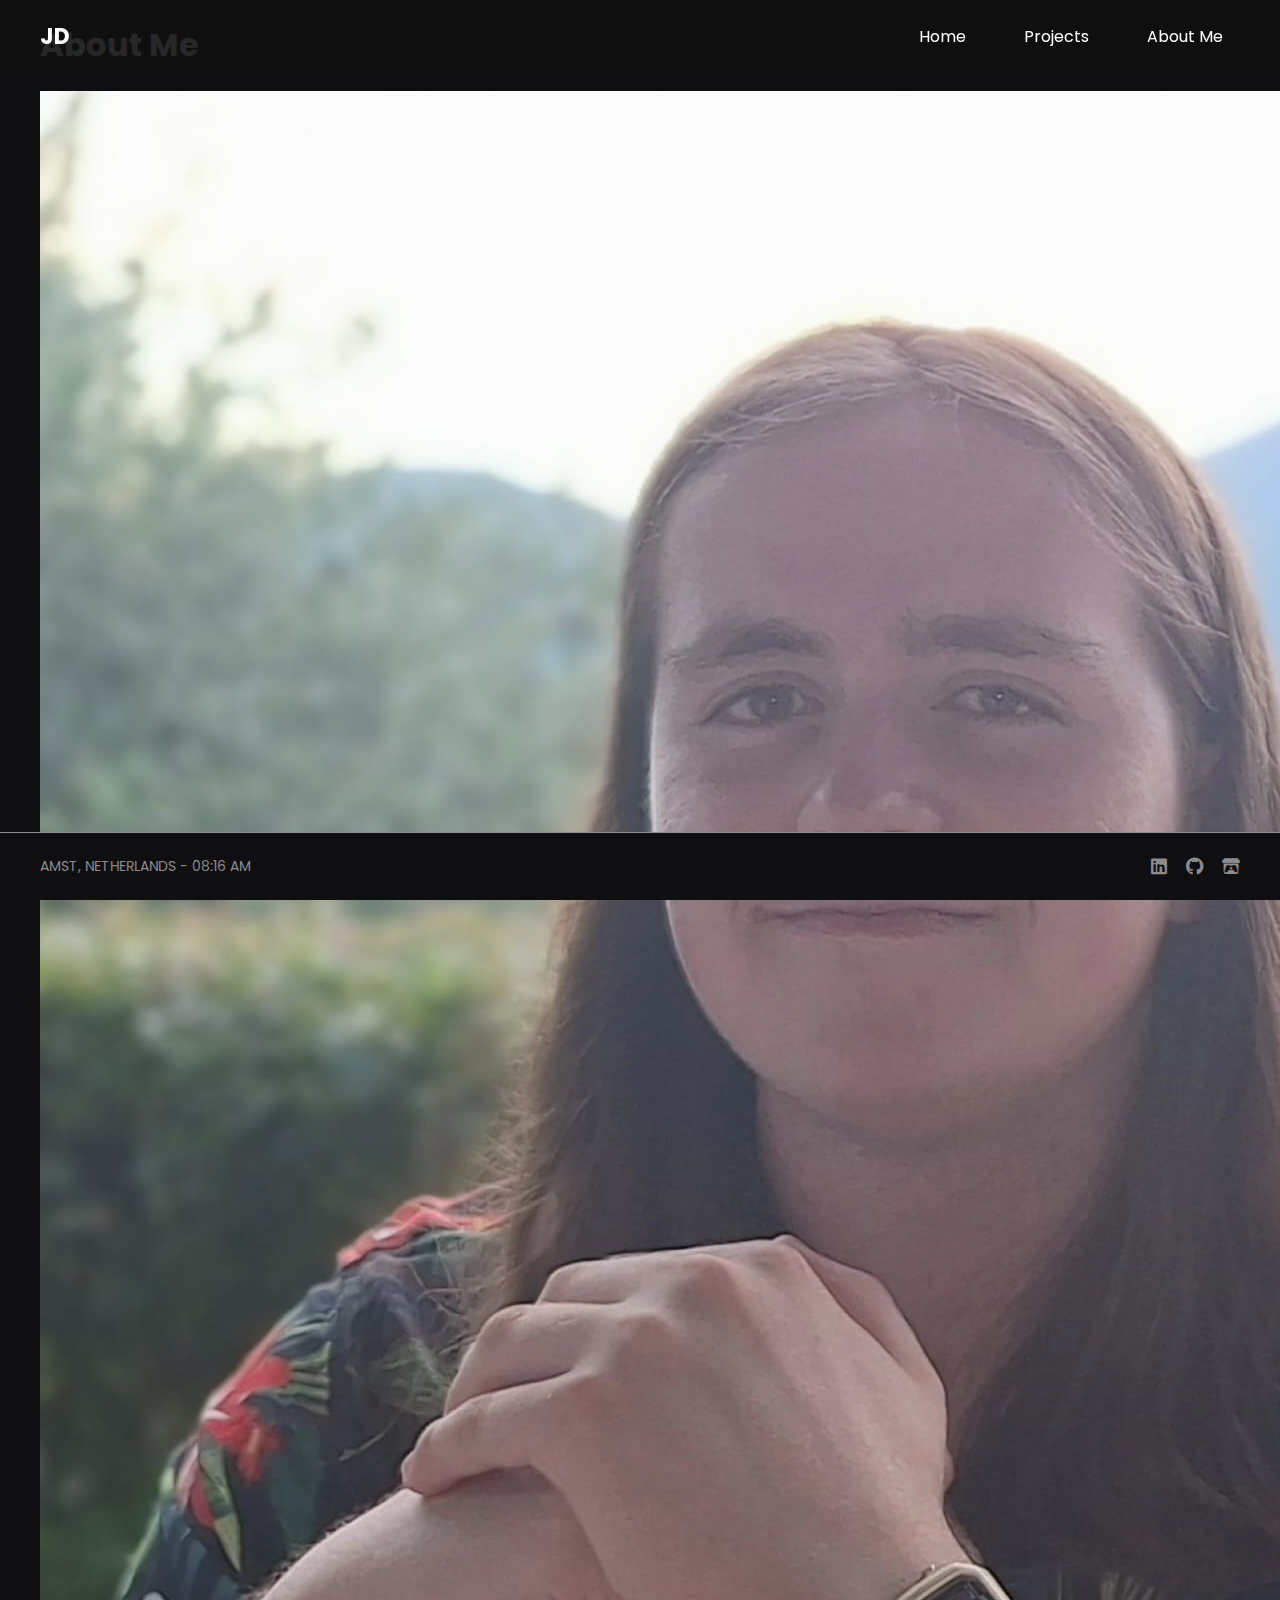
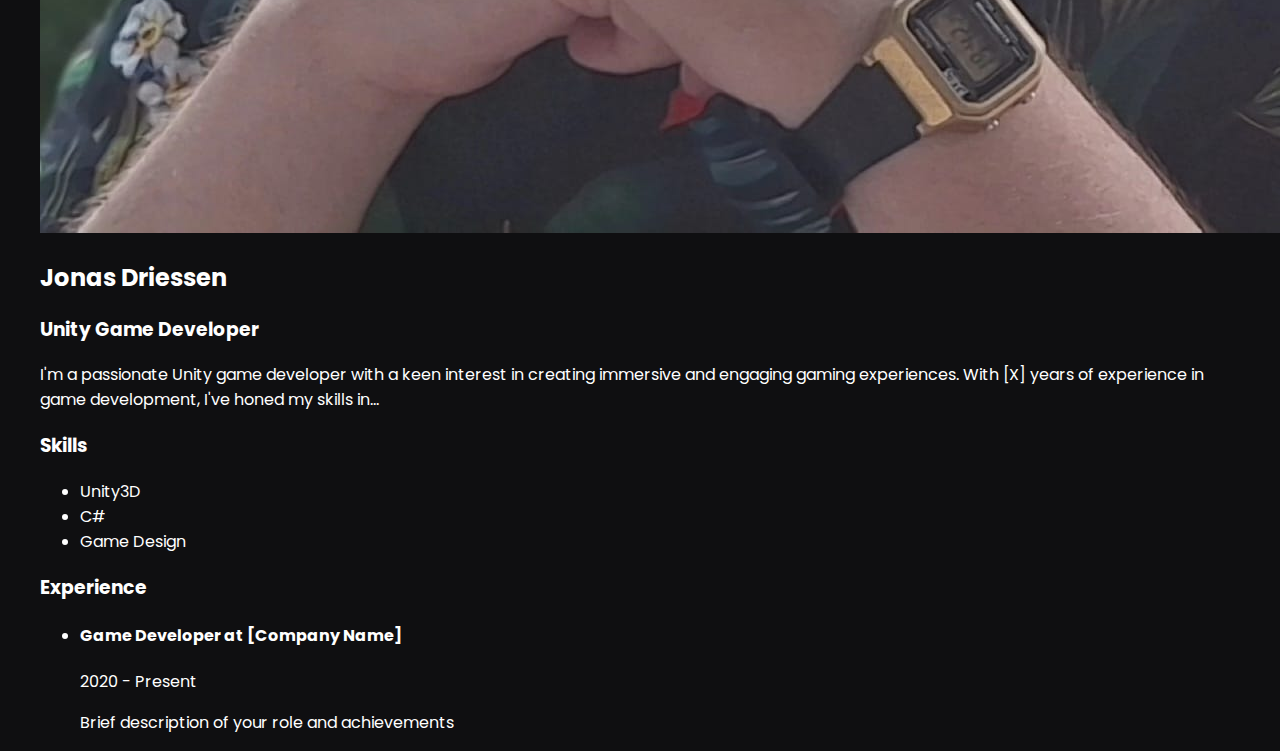
==== About-me.html @ ae062a9f "more work on small things" ====
<!DOCTYPE html>
<html lang="en">
<head>
    <meta charset="UTF-8">
    <meta name="viewport" content="width=device-width, initial-scale=1.0">
    <title>About Me</title>
    <link rel="icon" type="image/x-icon" href="img/JDiconSmall.png">
    <link href="https://fonts.googleapis.com/css2?family=Poppins:wght@300;400;600;700&display=swap" rel="stylesheet">
    <link rel="stylesheet" href="https://cdnjs.cloudflare.com/ajax/libs/font-awesome/6.0.0-beta3/css/all.min.css">
    <link rel="stylesheet" href="style.css">
    <link rel="stylesheet" href="about-me.css">
</head>
<body>
    <header>
        <nav class="container">
            <div class="logo">JD</div>
            <div class="nav-links">
                <a href="index.html#home">Home</a>
                <a href="index.html#projects">Projects</a>
                <a href="#about-me">About Me</a>
            </div>
        </nav>
    </header>

    <main id="about-me" class="about-me-section">
        <div class="container">
            <h1>About Me</h1>
            <div class="about-me-content">
                <div class="profile-image">
                    <!-- Replace with your actual image path -->
                    <img src="img/JonasFoto.jpeg" alt="Jonas Driessen">
                </div>
                <div class="about-me-text">
                    <h2>Jonas Driessen</h2>
                    <h3>Unity Game Developer</h3>
                    <p>
                        <!-- Add your personal description here -->
                        I'm a passionate Unity game developer with a keen interest in creating immersive and engaging gaming experiences. With [X] years of experience in game development, I've honed my skills in...
                    </p>
                    <h3>Skills</h3>
                    <ul class="skills-list">
                        <li>Unity3D</li>
                        <li>C#</li>
                        <li>Game Design</li>
                        <!-- Add more skills as needed -->
                    </ul>
                    <h3>Experience</h3>
                    <ul class="experience-list">
                        <li>
                            <h4>Game Developer at [Company Name]</h4>
                            <p>2020 - Present</p>
                            <p>Brief description of your role and achievements</p>
                        </li>
                        <!-- Add more experience items as needed -->
                    </ul>
                </div>
            </div>
        </div>
    </main>

    <footer>
        <div class="container">
            <div class="location">
                AMST, NETHERLANDS - <span id="current-time"></span>
            </div>
            <div class="social-links">
                <a href="https://www.linkedin.com/in/jonas-driessen-457907294/" target="_blank" class="social-icon"><i class="fab fa-linkedin"></i></a>
                <a href="https://github.com/JonasDriessen0" target="_blank" class="social-icon"><i class="fab fa-github"></i></a>
                <a href="https://joons.itch.io/" target="_blank" class="social-icon"><i class="fab fa-itch-io"></i></a>
            </div>
        </div>
    </footer>

    <script src="script.js"></script>
</body>
</html>
---- style.css ----
/* General Styles */
body {
    font-family: 'Poppins', sans-serif;
    margin: 0;
    padding: 0;
    background-color: #0f0f11;
    color: #fff;
}

.container {
    max-width: 1200px;
    margin: 0 auto;
    padding: 0 20px;
}

/* Header */
header {
    padding: 20px 0;
    position: fixed;
    width: 100%;
    top: 0;
    z-index: 1000;
    background-color: rgba(15, 15, 17, 0.9);
}

nav {
    display: flex;
    justify-content: space-between;
    align-items: center;
}

.logo {
    font-size: 22px;
    font-weight: bold;
    color: #fff;
}

.nav-links a {
    margin-left: 20px;
    text-decoration: none;
    color: #fff;
    transition: all 0.3s ease;
    padding: 8px 16px;
    border-radius: 20px;
    border: 1px solid transparent;
}

.nav-links a:hover {
    color: #8c8c8e;
    border-color: #8c8c8e;
    background-color: rgba(140, 140, 142, 0.1);
}

.hero {
    min-height: 100vh;
    display: flex;
    align-items: center;
    justify-content: center;
    text-align: center;
    position: relative;
    overflow: hidden;
    padding: 0px 0;
}

.hero-content {
    position: relative;
    z-index: 2;
    display: flex;
    flex-direction: column;
    align-items: center;
    justify-content: center;
    height: 100%;
}

.hero-background {
    position: absolute;
    top: 0;
    rotate: 45deg;
    left: 0;
    width: 100%;
    height: 100%;
    background-color: #0f0f11;
    background-image: radial-gradient(circle, rgba(255, 255, 255, 0.2) 10%, transparent 10%);
    background-size: 10px 20px;
    animation: moveBackground 10s linear infinite;
}

@keyframes moveBackground {
    0% {
        background-position: 0 0;
    }
    100% {
        background-position: 200px 00px;
    }
}

.hero-content h1 {
    font-size: 64px;
    margin-bottom: 0px;
    font-weight: 800;
    letter-spacing: 2px;
}

.hero-content .subtitle {
    font-size: 32px;
    max-width: 800px;
    font-weight: 500;
    margin: 0 auto 40px;
    letter-spacing: 1px;
    color: #8c8c8e;
}

/* CTA Button */
.cta-button {
    display: inline-block;
    padding: 12px 24px;
    background-color: #0f0f11;
    color: #fff;
    text-decoration: none;
    font-weight: 600;
    transition: all 0.3s ease;
    border-radius: 30px;
    border: 1px solid #8c8c8e;
}

.cta-button:hover {
    background-color: #8c8c8e;
    color: #0f0f11;
    transform: translateY(-3px);
}

/* Projects Section */
.projects-header {
    display: flex;
    align-items: center;
    justify-content: space-between;
    margin-bottom: 50px;
    position: relative;
    width: 100%;
    background: #0f0f11;
    border: 2px solid #8c8c8e;
    
    border-radius: 20px;
    padding: 10px 20px;
  }
  
  .projects-header h2 {
    margin: 0;
    padding: 0;
    font-size: 36px;
    color: #fff;
    text-align: center;
    justify-content: center;
    flex-grow: 1;
}
  
  .header-icon {
    width: 40px;
    height: 40px;
    display: flex;
    align-items: center;
    justify-content: center;
    border-radius: 50%;
  }
  
  .header-icon svg {
    width: 40px;
    height: 40px;
    color: #8c8c8e;
  }

/* Responsive adjustments */
@media (max-width: 768px) {
    .projects-header h2 {
        font-size: 28px;
        padding: 10px 20px;
    }

    .projects-header::after {
        width: 240px;
    }

    .header-icon {
        width: 32px;
        height: 32px;
        margin: 0 10px;
    }

    .header-icon svg {
        width: 18px;
        height: 18px;
    }
}

.projects {
    position: relative; /* Set relative position for the section */
    padding: 100px 0;
    background-color: #0f0f11;
    border-top: 1px solid #8c8c8e;
    overflow: hidden; /* Prevent overflow from animated circles */
}

.projects h2:not(.projects-header h2) {
    text-align: center;
    margin-bottom: 50px;
    font-size: 36px;
    color: #fff;
}

.project-grid {
    display: grid;
    grid-template-columns: repeat(3, 1fr);
    gap: 30px;
    max-width: 1200px;
    margin: 0 auto;
    padding: 0 20px;
}

.project-card {
    background: #1a1a1d;
    border-radius: 15px;
    overflow: hidden;
    box-shadow: 0 4px 6px rgba(0, 0, 0, 0.1);
    transition: transform 0.3s ease, box-shadow 0.3s ease;
    border: 1px solid #8c8c8e;
    display: flex;
    flex-direction: column;
    text-decoration: none; /* Remove default link underline */
    color: inherit; /* Inherit text color from parent */
}


.project-card:hover {
    transform: translateY(-10px);
    box-shadow: 0 8px 16px rgba(0, 0, 0, 0.2);
}

.project-card img {
    width: 100%;
    height: 200px;
    object-fit: cover;
    transition: transform 0.3s ease; /* Smooth transition for image */
}

.project-card:hover img {
    transform: scale(1.05);
}

.project-card-content {
    padding: 20px;
    flex-grow: 1;
    display: flex;
    flex-direction: column;
}

.project-card h3 {
    margin-top: 0;
    font-size: 24px;
    color: #fff;
}

.project-card p {
    margin-bottom: 10px;
    color: #8c8c8e;
    flex-grow: 1;
}


.project-tags {
    margin-top: auto;
}

.tag {
    display: inline-block;
    background: #8c8c8e;
    color: #0f0f11;
    padding: 5px 10px;
    border-radius: 15px;
    font-size: 14px;
    margin-right: 5px;
    margin-bottom: 5px;
    transition: background-color 0.3s ease;
}

.tag:hover {
    background: #fff;
}

/* Footer */
footer {
    background-color: #0f0f11;
    padding: 20px 0;
    position: fixed;
    bottom: 0;
    width: 100%;
    border-top: 1px solid #8c8c8e;
}

footer .container {
    display: flex;
    justify-content: space-between;
    align-items: center;
}

.location {
    font-size: 14px;
    color: #8c8c8e;
}

.social-links a {
    color: #8c8c8e;
    margin-left: 15px;
    font-size: 18px;
    transition: color 0.3s ease;
}

.social-links a:hover {
    color: #fff;
}

/* Responsive Design */
@media (max-width: 1024px) {
    .project-grid {
        grid-template-columns: repeat(2, 1fr);
    }
}

@media (max-width: 768px) {
    header {
        padding: 15px 0;
    }

    .nav-links a {
        margin-left: 10px;
        padding: 6px 12px;
        font-size: 14px;
    }

    .hero-content h1 {
        font-size: 36px;
    }

    .hero-content .subtitle {
        font-size: 24px;
    }

    .cta-button {
        padding: 10px 20px;
        font-size: 14px;
    }

    .projects h2 {
        font-size: 28px;
    }

    .project-card h3 {
        font-size: 20px;
    }

    .project-card p {
        font-size: 14px;
    }

    footer .container {
        flex-direction: column;
        align-items: center;
    }

    .location {
        margin-bottom: 10px;
    }
}

@media (max-width: 480px) {
    .hero-content h1 {
        font-size: 28px;
    }

    .hero-content .subtitle {
        font-size: 18px;
    }

    .project-grid {
        grid-template-columns: 1fr;
    }

    .project-card img {
        height: 180px;
    }
}
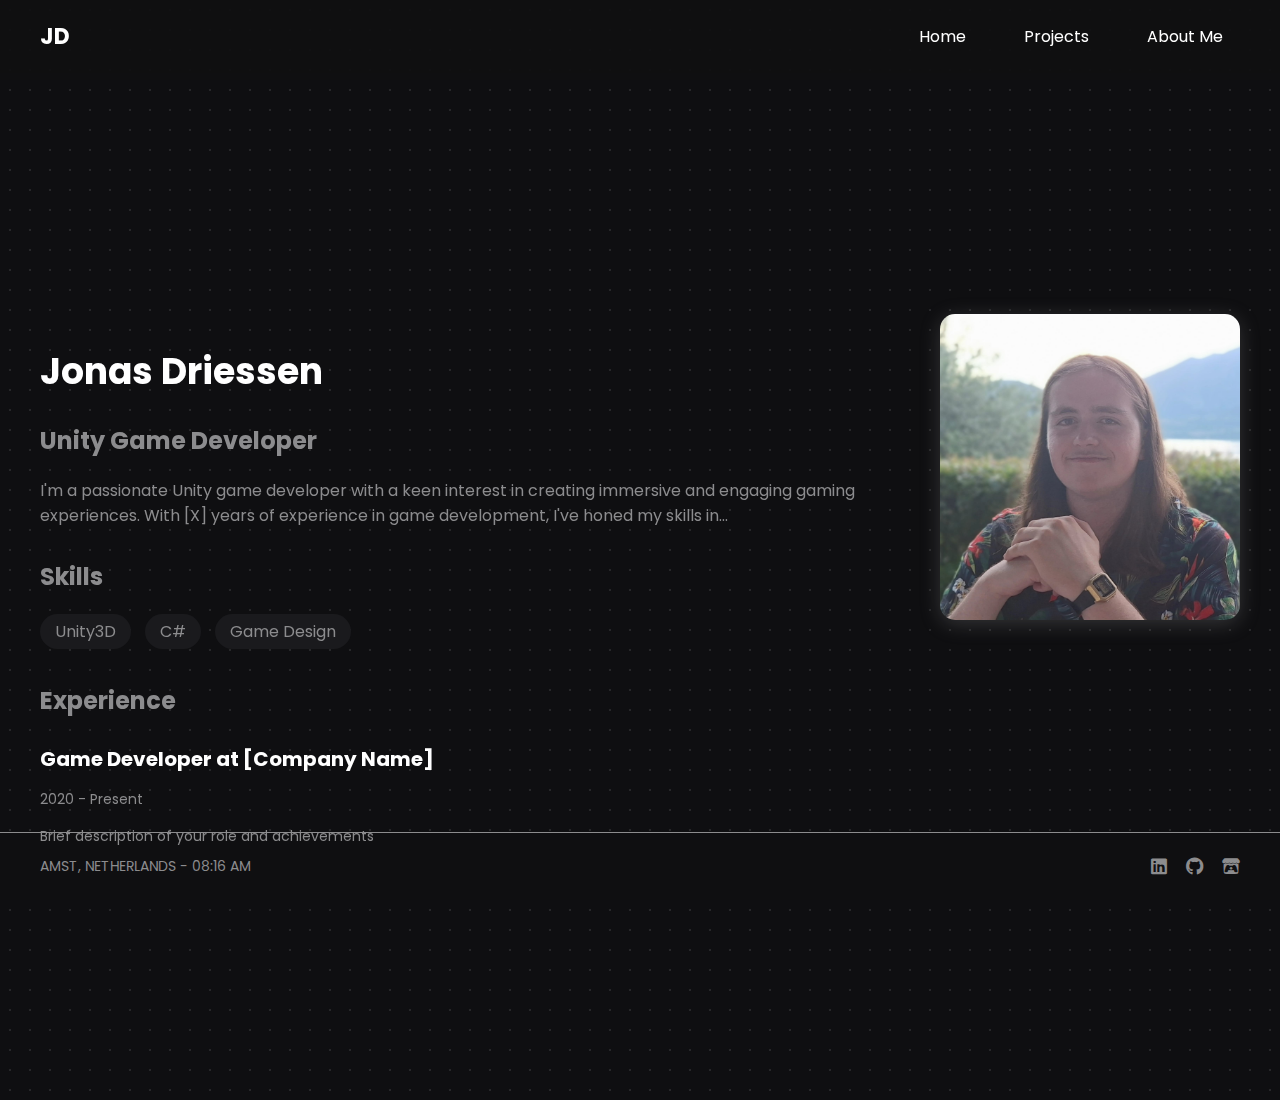
==== commit e6fc1c67: "Hoofdletter vergeten lol" ====
--- a/About-me.html
+++ b/About-me.html
@@ -8,7 +8,7 @@
     <link href="https://fonts.googleapis.com/css2?family=Poppins:wght@300;400;600;700&display=swap" rel="stylesheet">
     <link rel="stylesheet" href="https://cdnjs.cloudflare.com/ajax/libs/font-awesome/6.0.0-beta3/css/all.min.css">
     <link rel="stylesheet" href="style.css">
-    <link rel="stylesheet" href="about-me.css">
+    <link rel="stylesheet" href="About-me.css">
 </head>
 <body>
     <header>
--- a/About-me.css
+++ b/About-me.css
@@ -0,0 +1,114 @@
+.about-me-section {
+    min-height: 100vh;
+    display: flex;
+    align-items: center;
+    padding: 100px 0;
+    background-color: #0f0f11;
+    position: relative;
+    overflow: hidden;
+}
+
+.about-me-section::before {
+    content: '';
+    position: absolute;
+    top: 0;
+    left: 0;
+    width: 100%;
+    height: 100%;
+    background-color: #0f0f11;
+    background-image: radial-gradient(circle, rgba(255, 255, 255, 0.1) 10%, transparent 10%);
+    background-size: 20px 20px;
+    animation: moveBackground 20s linear infinite;
+    z-index: 0;
+}
+
+.about-me-content {
+    display: flex;
+    flex-direction: row-reverse; /* This reverses the order of flex items */
+    gap: 50px;
+    position: relative;
+    z-index: 1;
+}
+
+.profile-image {
+    flex: 0 0 300px;
+}
+
+.profile-image img {
+    width: 100%;
+    height: auto;
+    border-radius: 15px;
+    box-shadow: 0 4px 20px rgba(140, 140, 142, 0.3);
+}
+
+.about-me-text {
+    flex: 1;
+}
+
+.about-me-text h2 {
+    font-size: 36px;
+    margin-bottom: 10px;
+    color: #fff;
+}
+
+.about-me-text h3 {
+    font-size: 24px;
+    color: #8c8c8e;
+    margin-bottom: 20px;
+}
+
+.about-me-text p {
+    font-size: 16px;
+    line-height: 1.6;
+    color: #8c8c8e;
+    margin-bottom: 30px;
+}
+
+.skills-list, .experience-list {
+    list-style-type: none;
+    padding: 0;
+}
+
+.skills-list li {
+    display: inline-block;
+    background: #1a1a1d;
+    color: #8c8c8e;
+    padding: 5px 15px;
+    border-radius: 20px;
+    margin-right: 10px;
+    margin-bottom: 10px;
+    transition: all 0.3s ease;
+}
+
+.skills-list li:hover {
+    background: #8c8c8e;
+    color: #0f0f11;
+}
+
+.experience-list li {
+    margin-bottom: 30px;
+}
+
+.experience-list h4 {
+    font-size: 20px;
+    color: #fff;
+    margin-bottom: 5px;
+}
+
+.experience-list p {
+    font-size: 14px;
+    color: #8c8c8e;
+    margin-bottom: 10px;
+}
+
+@media (max-width: 768px) {
+    .about-me-content {
+        flex-direction: column-reverse; /* Stack elements vertically on mobile, image on top */
+    }
+
+    .profile-image {
+        flex: 0 0 auto;
+        max-width: 250px;
+        margin: 0 auto 30px;
+    }
+}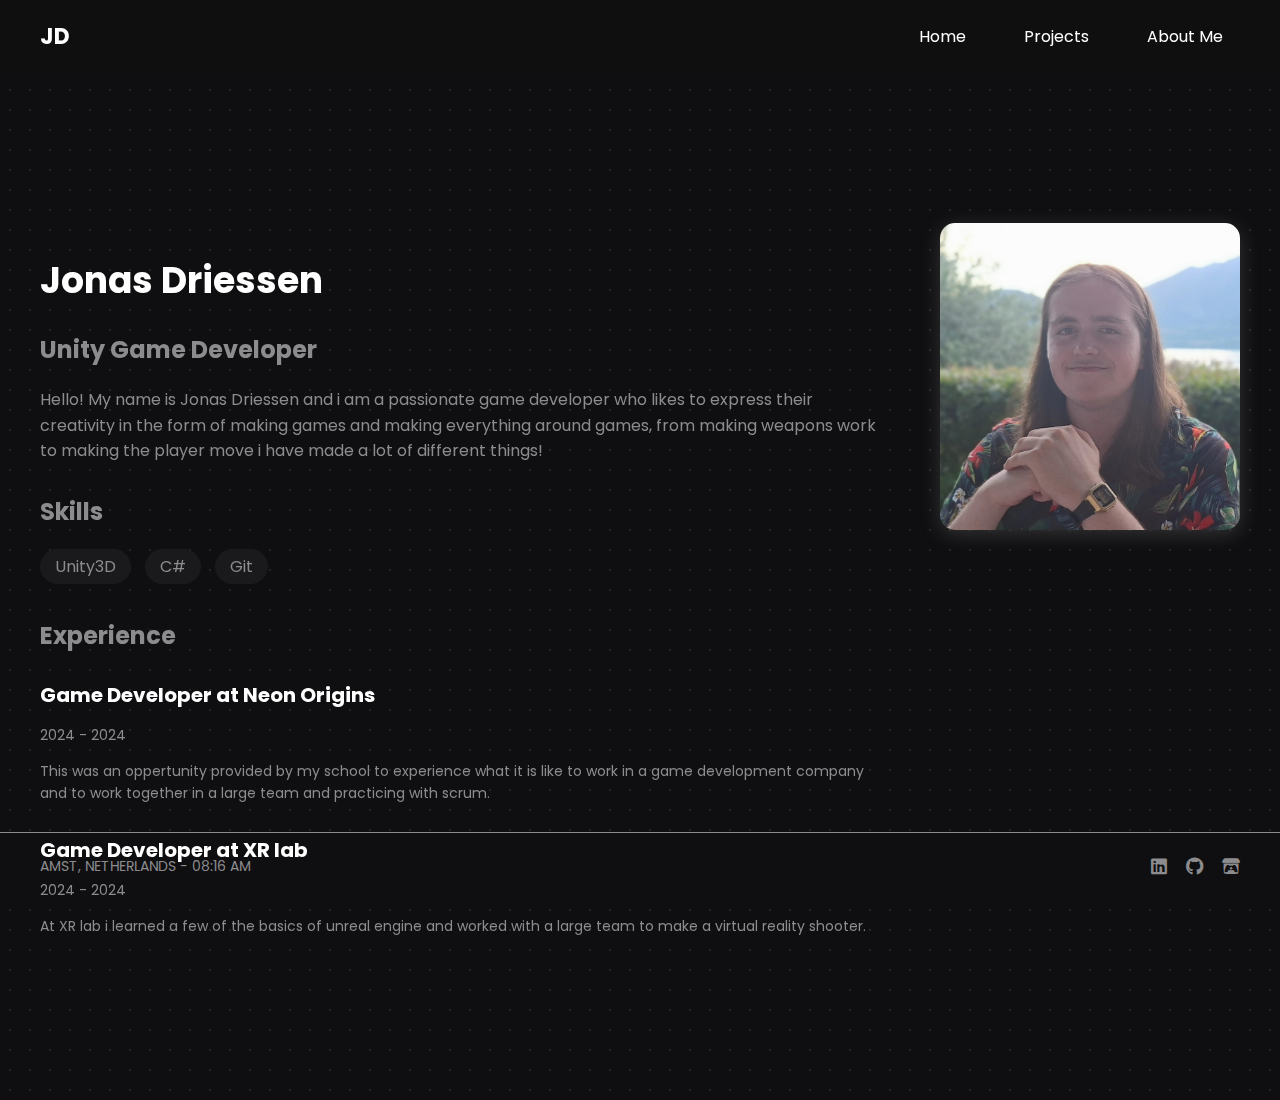
==== commit 4656848f: "Updated and fixed a lot of small things and added URS page" ====
--- a/About-me.html
+++ b/About-me.html
@@ -27,31 +27,33 @@
             <h1>About Me</h1>
             <div class="about-me-content">
                 <div class="profile-image">
-                    <!-- Replace with your actual image path -->
                     <img src="img/JonasFoto.jpeg" alt="Jonas Driessen">
                 </div>
                 <div class="about-me-text">
                     <h2>Jonas Driessen</h2>
                     <h3>Unity Game Developer</h3>
                     <p>
-                        <!-- Add your personal description here -->
-                        I'm a passionate Unity game developer with a keen interest in creating immersive and engaging gaming experiences. With [X] years of experience in game development, I've honed my skills in...
+                        Hello! My name is Jonas Driessen and i am a passionate game developer who likes to express their creativity in the form of making games and making
+                        everything around games, from making weapons work to making the player move i have made a lot of different things!
                     </p>
                     <h3>Skills</h3>
                     <ul class="skills-list">
                         <li>Unity3D</li>
                         <li>C#</li>
-                        <li>Game Design</li>
-                        <!-- Add more skills as needed -->
+                        <li>Git</li>
                     </ul>
                     <h3>Experience</h3>
                     <ul class="experience-list">
                         <li>
-                            <h4>Game Developer at [Company Name]</h4>
-                            <p>2020 - Present</p>
-                            <p>Brief description of your role and achievements</p>
+                            <h4>Game Developer at Neon Origins</h4>
+                            <p>2024 - 2024</p>
+                            <p>This was an oppertunity provided by my school to experience what it is like to work in a game development company and to work together in a large team and practicing with scrum.</p>
                         </li>
-                        <!-- Add more experience items as needed -->
+                        <li>
+                            <h4>Game Developer at XR lab</h4>
+                            <p>2024 - 2024</p>
+                            <p>At XR lab i learned a few of the basics of unreal engine and worked with a large team to make a virtual reality shooter.</p>
+                        </li>
                     </ul>
                 </div>
             </div>
--- a/style.css
+++ b/style.css
@@ -133,62 +133,85 @@
 .projects-header {
     display: flex;
     align-items: center;
-    justify-content: space-between;
+    justify-content: space-between; /* This spreads out the child elements */
     margin-bottom: 50px;
     position: relative;
-    width: 100%;
     background: #0f0f11;
     border: 2px solid #8c8c8e;
-    
     border-radius: 20px;
-    padding: 10px 20px;
-  }
-  
-  .projects-header h2 {
+    padding: 10px 20px; /* Remove horizontal padding */
+    overflow: hidden; /* This ensures the icons don't overflow the rounded corners */
+}
+
+.projects-header h2 {
     margin: 0;
-    padding: 0;
+    padding: 0 20px;
     font-size: 36px;
     color: #fff;
     text-align: center;
+    flex-grow: 1; /* This allows the title to take up the remaining space */
+}
+
+.header-icon {
+    width: 56px;
+    height: 56px;
+    display: flex;
+    align-items: center;
     justify-content: center;
-    flex-grow: 1;
-}
-  
-  .header-icon {
-    width: 40px;
-    height: 40px;
-    display: flex;
-    align-items: center;
-    justify-content: center;
-    border-radius: 50%;
-  }
-  
-  .header-icon svg {
-    width: 40px;
-    height: 40px;
-    color: #8c8c8e;
-  }
-
-/* Responsive adjustments */
+    position: relative;
+    overflow: hidden;
+}
+
+.left-icon {
+    margin-left: -2px; /* Slightly overlaps the left border */
+}
+
+.right-icon {
+    margin-right: -2px; /* Slightly overlaps the right border */
+}
+
+.header-icon img {
+    width: 100%;
+    height: 100%;
+    object-fit: cover;
+}
+
+/* Remove the pseudo-elements as they're no longer needed */
+.header-icon::before,
+.header-icon::after {
+    content: none;
+}
+
 @media (max-width: 768px) {
     .projects-header h2 {
-        font-size: 28px;
-        padding: 10px 20px;
-    }
-
-    .projects-header::after {
-        width: 240px;
+        font-size: 24px;
+        padding: 0 10px;
     }
 
     .header-icon {
-        width: 32px;
-        height: 32px;
-        margin: 0 10px;
+        width: 30px;
+        height: 30px;
     }
 
     .header-icon svg {
         width: 18px;
         height: 18px;
+    }
+}
+
+@media (max-width: 480px) {
+    .projects-header h2 {
+        font-size: 20px;
+    }
+
+    .header-icon {
+        width: 24px;
+        height: 24px;
+    }
+
+    .header-icon svg {
+        width: 14px;
+        height: 14px;
     }
 }
 
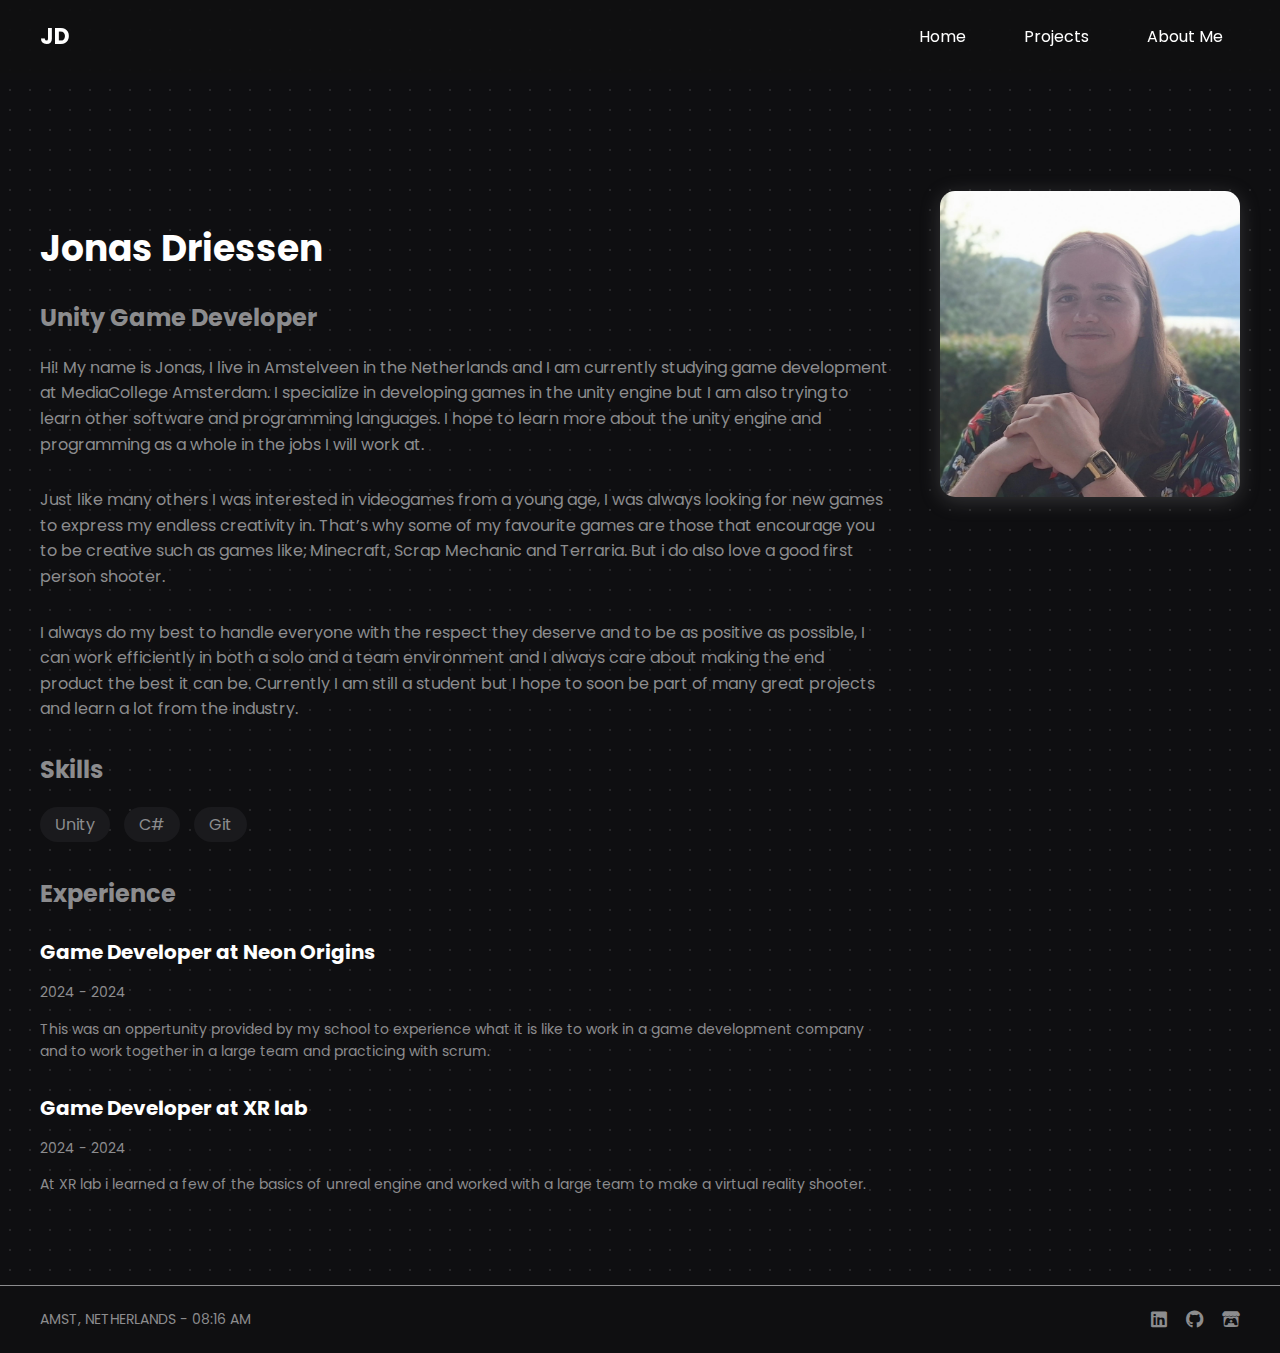
==== commit 5b8f5c5c: "Changed about me and fixed a lot of things" ====
--- a/About-me.html
+++ b/About-me.html
@@ -33,12 +33,23 @@
                     <h2>Jonas Driessen</h2>
                     <h3>Unity Game Developer</h3>
                     <p>
-                        Hello! My name is Jonas Driessen and i am a passionate game developer who likes to express their creativity in the form of making games and making
-                        everything around games, from making weapons work to making the player move i have made a lot of different things!
+                        Hi! My name is Jonas, I live in Amstelveen in the Netherlands and I am currently studying game development at MediaCollege Amsterdam. 
+                        I specialize in developing games in the unity engine but I am also trying to learn other software and programming languages. 
+                        I hope to learn more about the unity engine and programming as a whole in the jobs I will work at.
                     </p>
+                    <p>
+                        Just like many others I was interested in videogames from a young age, I was always looking for new games to express my endless creativity in. 
+                        That’s why some of my favourite games are those that encourage you to be creative such as games like; Minecraft, Scrap Mechanic and Terraria. 
+                        But i do also love a good first person shooter.
+                    </p>
+                    <P>
+                        I always do my best to handle everyone with the respect they deserve and to be as positive as possible, 
+                        I can work efficiently in both a solo and a team environment and I always care about making the end product the best it can be. Currently 
+                        I am still a student but I hope to soon be part of many great projects and learn a lot from the industry.
+                    </P>
                     <h3>Skills</h3>
                     <ul class="skills-list">
-                        <li>Unity3D</li>
+                        <li>Unity</li>
                         <li>C#</li>
                         <li>Git</li>
                     </ul>
--- a/style.css
+++ b/style.css
@@ -248,10 +248,10 @@
     border: 1px solid #8c8c8e;
     display: flex;
     flex-direction: column;
-    text-decoration: none; /* Remove default link underline */
-    color: inherit; /* Inherit text color from parent */
-}
-
+    text-decoration: none;
+    color: inherit;
+    position: relative;
+}
 
 .project-card:hover {
     transform: translateY(-10px);
@@ -262,7 +262,7 @@
     width: 100%;
     height: 200px;
     object-fit: cover;
-    transition: transform 0.3s ease; /* Smooth transition for image */
+    transition: transform 0.3s ease;
 }
 
 .project-card:hover img {
@@ -287,7 +287,6 @@
     color: #8c8c8e;
     flex-grow: 1;
 }
-
 
 .project-tags {
     margin-top: auto;
@@ -309,6 +308,65 @@
     background: #fff;
 }
 
+/* Styles for disabled project card */
+.project-card.disabled {
+    position: relative;
+    pointer-events: auto;
+    cursor: default;
+}
+
+.project-card.disabled .card-content {
+    filter: blur(1.7px);
+}
+
+.project-card.disabled img {
+    filter: grayscale(100%) blur(2px);
+}
+
+.project-card.disabled:hover {
+    transform: none;
+    box-shadow: 0 4px 6px rgba(0, 0, 0, 0.1);
+}
+
+.disabled-overlay {
+    position: absolute;
+    top: 0;
+    left: 0;
+    width: 100%;
+    height: 100%;
+    background-color: rgba(15, 15, 17, 0.8);
+    display: flex;
+    align-items: center;
+    justify-content: center;
+    opacity: 0;
+    transition: opacity 0.3s ease;
+    pointer-events: none;
+}
+
+.project-card.disabled:hover .disabled-overlay {
+    opacity: 1;
+}
+
+.disabled-overlay p {
+    color: #fff;
+    text-align: center;
+    padding: 20px;
+    font-size: 18px;
+    max-width: 80%;
+}
+
+/* Responsive design for project grid */
+@media (max-width: 1024px) {
+    .project-grid {
+        grid-template-columns: repeat(2, 1fr);
+    }
+}
+
+@media (max-width: 480px) {
+    .project-grid {
+        grid-template-columns: 1fr;
+    }
+}
 /* Footer */
 footer {
     background-color: #0f0f11;
--- a/About-me.css
+++ b/About-me.css
@@ -2,11 +2,12 @@
     min-height: 100vh;
     display: flex;
     align-items: center;
-    padding: 100px 0;
+    padding: 100px 0 60px; /* Adjust the bottom padding to make space for the footer */
     background-color: #0f0f11;
     position: relative;
     overflow: hidden;
 }
+
 
 .about-me-section::before {
     content: '';
@@ -111,4 +112,56 @@
         max-width: 250px;
         margin: 0 auto 30px;
     }
+}
+
+/* Footer styles */
+footer {
+    background-color: #0f0f11;
+    padding: 20px 0;
+    position: relative;
+    width: 100%;
+    border-top: 1px solid #8c8c8e;
+}
+
+footer .container {
+    display: flex;
+    justify-content: space-between;
+    align-items: center;
+    flex-wrap: wrap;
+}
+
+.location {
+    font-size: 14px;
+    color: #8c8c8e;
+}
+
+.social-links a {
+    color: #8c8c8e;
+    margin-left: 15px;
+    font-size: 18px;
+    transition: color 0.3s ease;
+}
+
+.social-links a:hover {
+    color: #fff;
+}
+
+@media (max-width: 768px) {
+    footer .container {
+        flex-direction: column;
+        align-items: center;
+    }
+
+    .location {
+        margin-bottom: 10px;
+        text-align: center;
+    }
+
+    .social-links {
+        margin-top: 10px;
+    }
+
+    .social-links a {
+        margin: 0 10px;
+    }
 }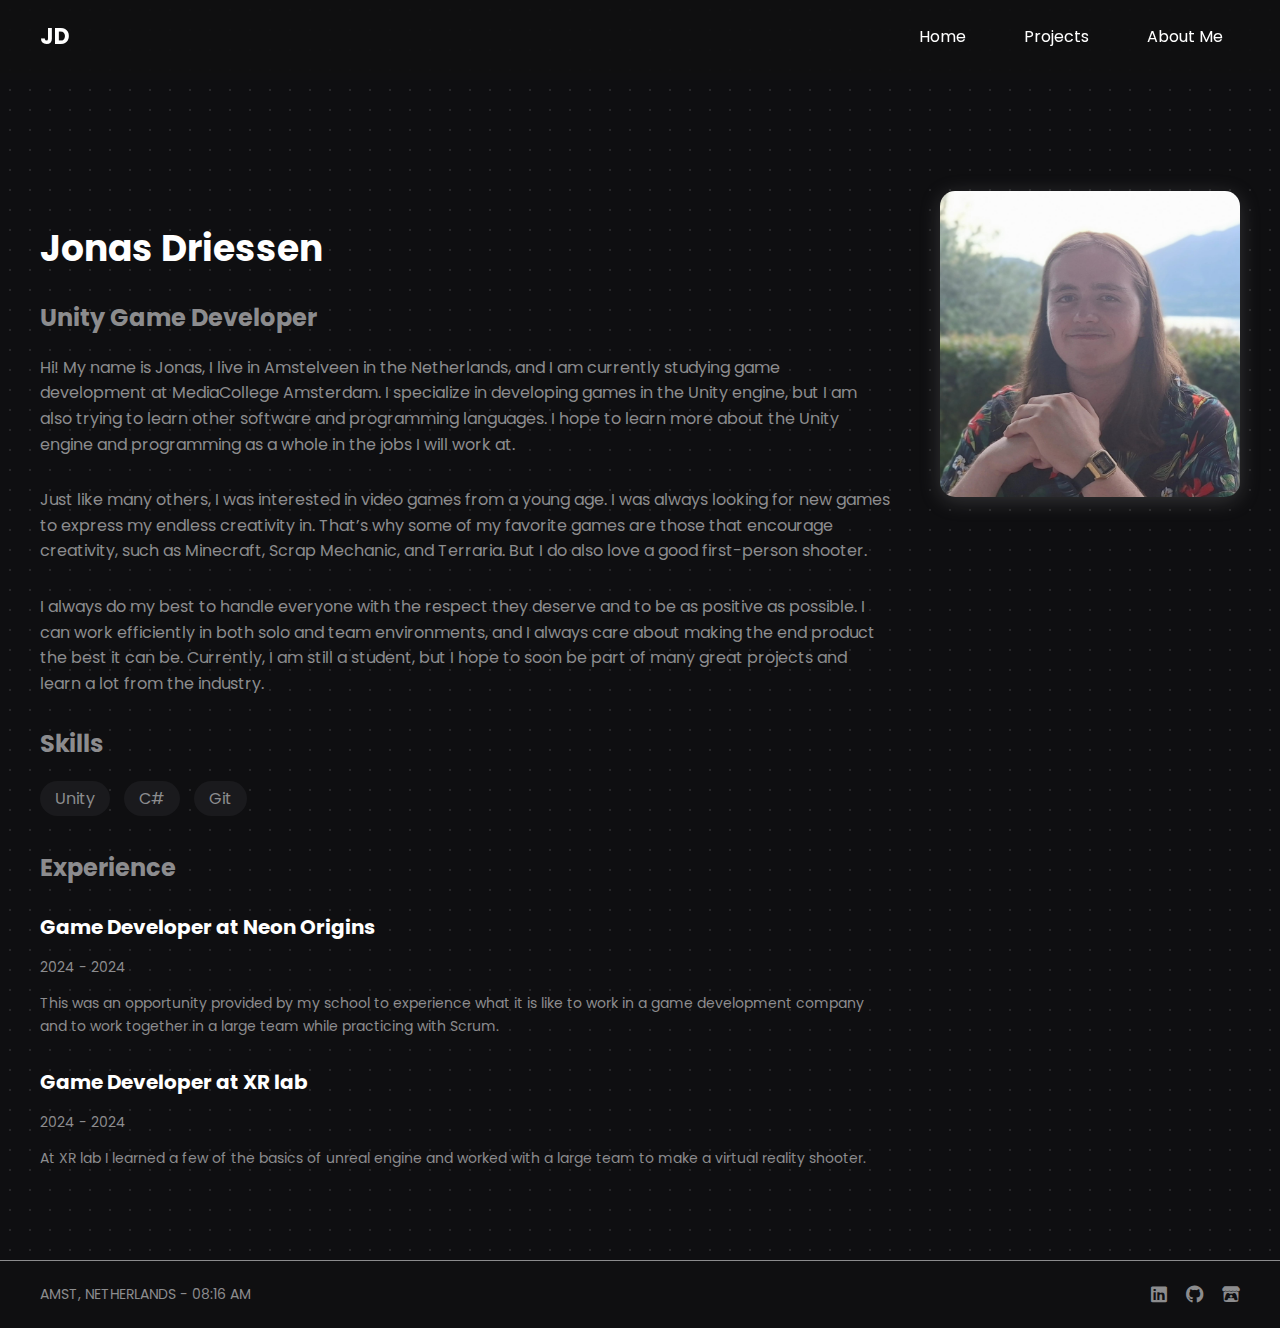
==== commit 03f17666: "Adjusted about me with grammar fixes" ====
--- a/About-me.html
+++ b/About-me.html
@@ -33,20 +33,20 @@
                     <h2>Jonas Driessen</h2>
                     <h3>Unity Game Developer</h3>
                     <p>
-                        Hi! My name is Jonas, I live in Amstelveen in the Netherlands and I am currently studying game development at MediaCollege Amsterdam. 
-                        I specialize in developing games in the unity engine but I am also trying to learn other software and programming languages. 
-                        I hope to learn more about the unity engine and programming as a whole in the jobs I will work at.
+                        Hi! My name is Jonas, I live in Amstelveen in the Netherlands, and I am currently studying game development at MediaCollege Amsterdam. 
+                        I specialize in developing games in the Unity engine, but I am also trying to learn other software and programming languages. 
+                        I hope to learn more about the Unity engine and programming as a whole in the jobs I will work at.
                     </p>
                     <p>
-                        Just like many others I was interested in videogames from a young age, I was always looking for new games to express my endless creativity in. 
-                        That’s why some of my favourite games are those that encourage you to be creative such as games like; Minecraft, Scrap Mechanic and Terraria. 
-                        But i do also love a good first person shooter.
+                        Just like many others, I was interested in video games from a young age. I was always looking for new games to express my endless creativity in. 
+                        That’s why some of my favorite games are those that encourage creativity, such as Minecraft, Scrap Mechanic, and Terraria. 
+                        But I do also love a good first-person shooter.
                     </p>
-                    <P>
-                        I always do my best to handle everyone with the respect they deserve and to be as positive as possible, 
-                        I can work efficiently in both a solo and a team environment and I always care about making the end product the best it can be. Currently 
-                        I am still a student but I hope to soon be part of many great projects and learn a lot from the industry.
-                    </P>
+                    <p>
+                        I always do my best to handle everyone with the respect they deserve and to be as positive as possible. 
+                        I can work efficiently in both solo and team environments, and I always care about making the end product the best it can be. Currently, 
+                        I am still a student, but I hope to soon be part of many great projects and learn a lot from the industry.
+                    </p>
                     <h3>Skills</h3>
                     <ul class="skills-list">
                         <li>Unity</li>
@@ -58,12 +58,12 @@
                         <li>
                             <h4>Game Developer at Neon Origins</h4>
                             <p>2024 - 2024</p>
-                            <p>This was an oppertunity provided by my school to experience what it is like to work in a game development company and to work together in a large team and practicing with scrum.</p>
+                            <p>This was an opportunity provided by my school to experience what it is like to work in a game development company and to work together in a large team while practicing with Scrum.</p>
                         </li>
                         <li>
                             <h4>Game Developer at XR lab</h4>
                             <p>2024 - 2024</p>
-                            <p>At XR lab i learned a few of the basics of unreal engine and worked with a large team to make a virtual reality shooter.</p>
+                            <p>At XR lab I learned a few of the basics of unreal engine and worked with a large team to make a virtual reality shooter.</p>
                         </li>
                     </ul>
                 </div>
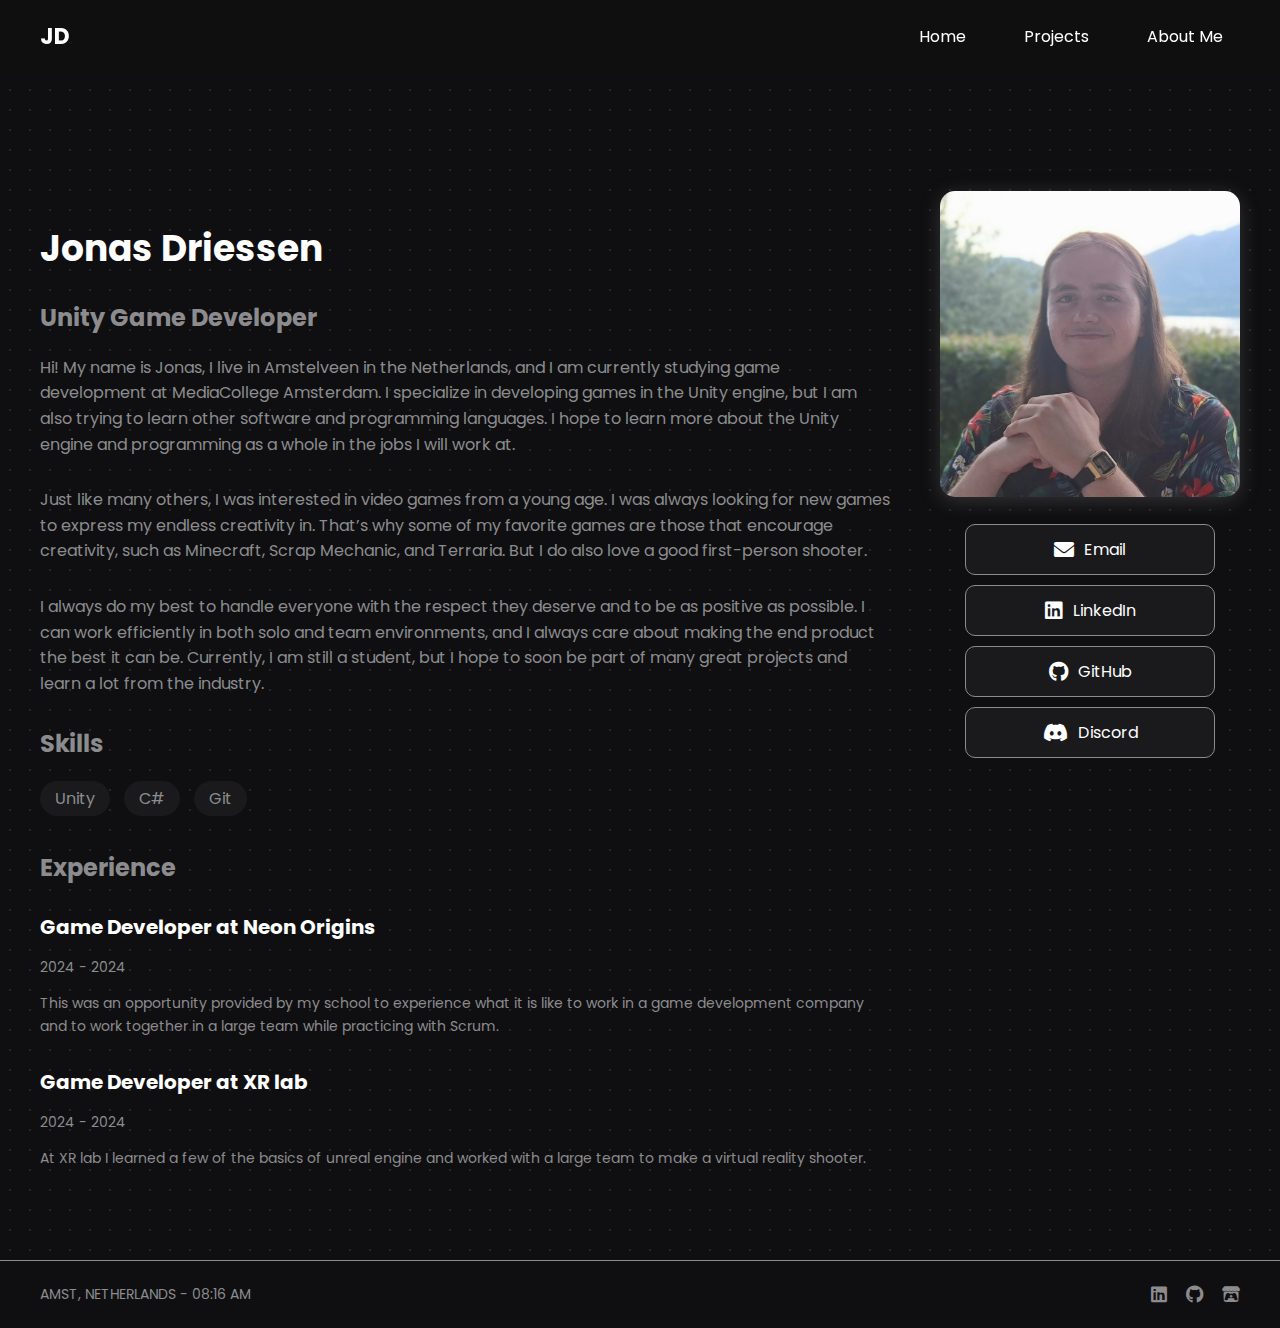
==== commit 2459c5c3: "Added contact buttons to about-me" ====
--- a/About-me.html
+++ b/About-me.html
@@ -26,8 +26,28 @@
         <div class="container">
             <h1>About Me</h1>
             <div class="about-me-content">
-                <div class="profile-image">
-                    <img src="img/JonasFoto.jpeg" alt="Jonas Driessen">
+                <div class="profile-section">
+                    <div class="profile-image">
+                        <img src="img/JonasFoto.jpeg" alt="Jonas Driessen">
+                    </div>
+                    <div class="social-buttons">
+                        <a href="mailto:joonsyt@gmail.com" class="social-button">
+                            <i class="fas fa-envelope"></i>
+                            Email
+                        </a>
+                        <a href="https://www.linkedin.com/in/jonas-driessen-457907294/" class="social-button">
+                            <i class="fab fa-linkedin"></i>
+                            LinkedIn
+                        </a>
+                        <a href="https://github.com/JonasDriessen0" class="social-button">
+                            <i class="fab fa-github"></i>
+                            GitHub
+                        </a>
+                        <a href="#" class="social-button" id="discord-button">
+                            <i class="fab fa-discord"></i>
+                            Discord
+                        </a>
+                    </div>
                 </div>
                 <div class="about-me-text">
                     <h2>Jonas Driessen</h2>
--- a/About-me.css
+++ b/About-me.css
@@ -7,7 +7,6 @@
     position: relative;
     overflow: hidden;
 }
-
 
 .about-me-section::before {
     content: '';
@@ -31,8 +30,16 @@
     z-index: 1;
 }
 
+.profile-section {
+    flex: 0 0 300px;
+    display: flex;
+    flex-direction: column;
+    align-items: center;
+    gap: 20px;
+}
+
 .profile-image {
-    flex: 0 0 300px;
+    width: 100%;
 }
 
 .profile-image img {
@@ -40,6 +47,38 @@
     height: auto;
     border-radius: 15px;
     box-shadow: 0 4px 20px rgba(140, 140, 142, 0.3);
+}
+
+.social-buttons {
+    display: flex;
+    flex-direction: column;
+    gap: 10px;
+    width: 100%;
+    max-width: 250px;
+}
+
+.social-button {
+    display: flex;
+    align-items: center;
+    justify-content: center;
+    padding: 12px 20px;
+    background-color: #1a1a1d;
+    border: 1px solid #8c8c8e;
+    border-radius: 10px;
+    color: #fff;
+    text-decoration: none;
+    transition: all 0.3s ease;
+    gap: 10px;
+}
+
+.social-button:hover {
+    background-color: #8c8c8e;
+    color: #0f0f11;
+    transform: translateY(-2px);
+}
+
+.social-button i {
+    font-size: 20px;
 }
 
 .about-me-text {
@@ -102,18 +141,6 @@
     margin-bottom: 10px;
 }
 
-@media (max-width: 768px) {
-    .about-me-content {
-        flex-direction: column-reverse; /* Stack elements vertically on mobile, image on top */
-    }
-
-    .profile-image {
-        flex: 0 0 auto;
-        max-width: 250px;
-        margin: 0 auto 30px;
-    }
-}
-
 /* Footer styles */
 footer {
     background-color: #0f0f11;
@@ -146,7 +173,18 @@
     color: #fff;
 }
 
+/* Responsive Design */
 @media (max-width: 768px) {
+    .about-me-content {
+        flex-direction: column-reverse; /* Stack elements vertically on mobile, image on top */
+    }
+
+    .profile-section {
+        flex: 0 0 auto;
+        max-width: 250px;
+        margin: 0 auto 30px;
+    }
+
     footer .container {
         flex-direction: column;
         align-items: center;
@@ -164,4 +202,13 @@
     .social-links a {
         margin: 0 10px;
     }
+}
+
+@keyframes moveBackground {
+    0% {
+        background-position: 0 0;
+    }
+    100% {
+        background-position: 50px 50px;
+    }
 }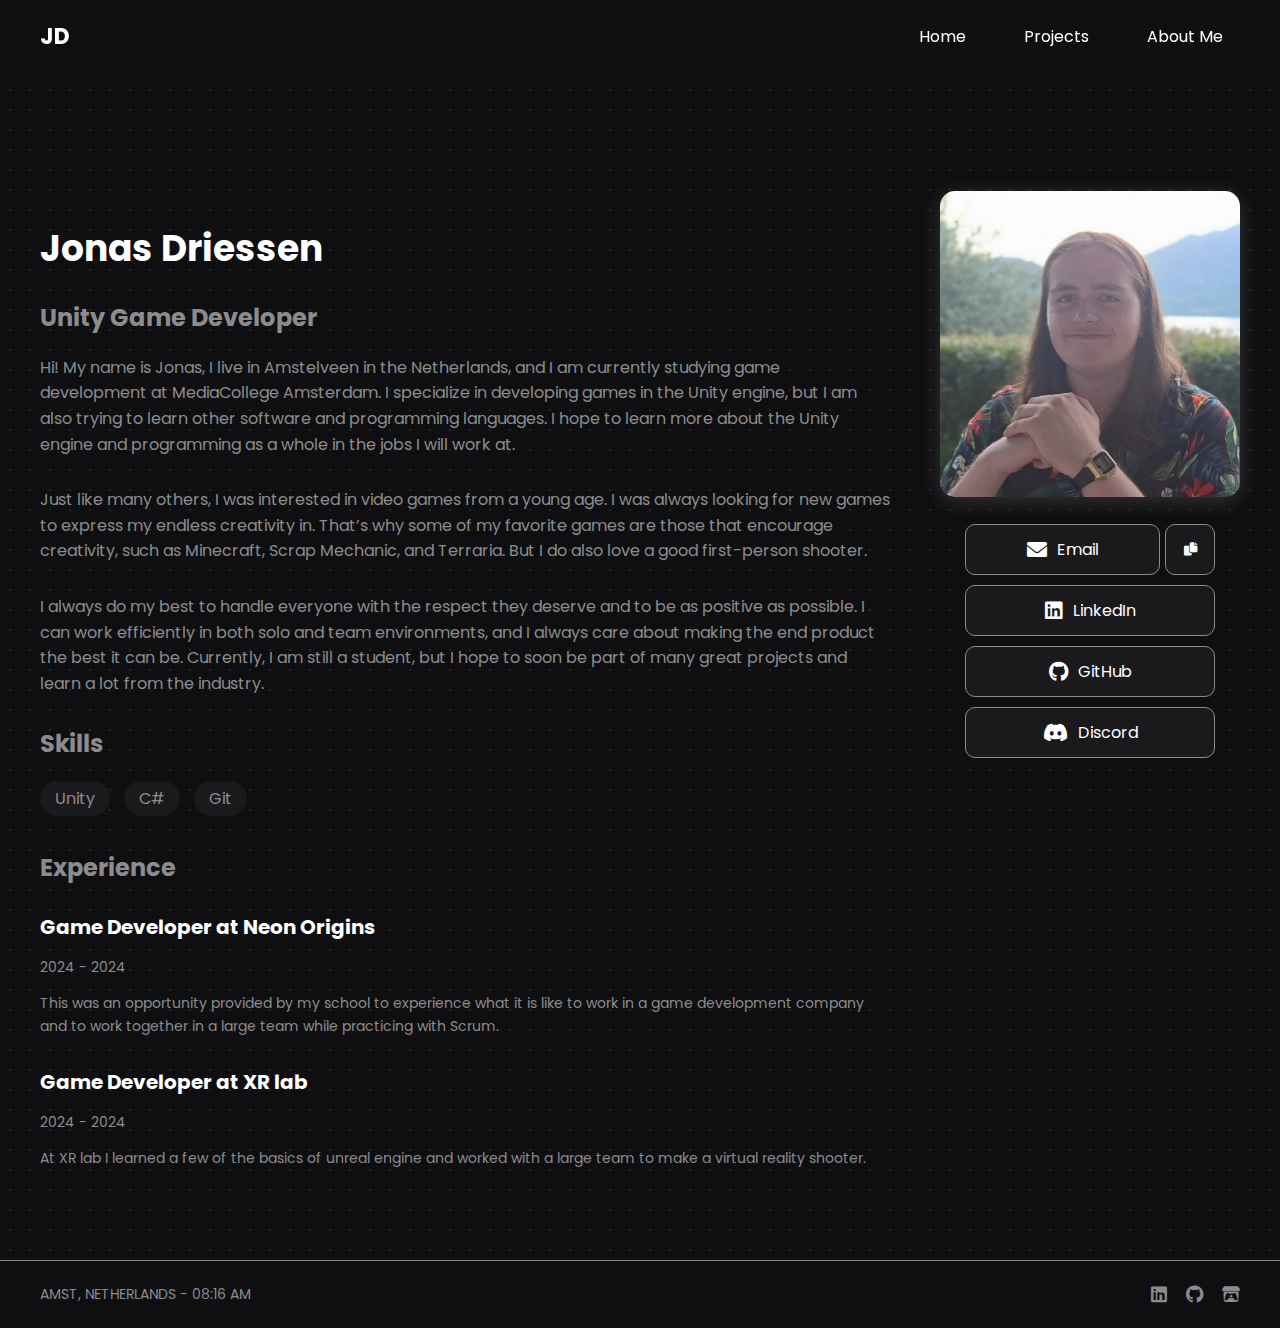
==== commit 2bfd96aa: "Added ability to copy email if mailto doesnt work" ====
--- a/About-me.html
+++ b/About-me.html
@@ -31,10 +31,15 @@
                         <img src="img/JonasFoto.jpeg" alt="Jonas Driessen">
                     </div>
                     <div class="social-buttons">
-                        <a href="mailto:joonsyt@gmail.com" class="social-button">
-                            <i class="fas fa-envelope"></i>
-                            Email
-                        </a>
+                        <div class="email-copy-container">
+                            <a href="mailto:joonsyt@gmail.com" class="social-button email-button">
+                                <i class="fas fa-envelope"></i>
+                                Email
+                            </a>
+                            <button id="copy-email-button" class="copy-button">
+                                <i class="fas fa-copy"></i>
+                            </button>
+                        </div>
                         <a href="https://www.linkedin.com/in/jonas-driessen-457907294/" class="social-button">
                             <i class="fab fa-linkedin"></i>
                             LinkedIn
--- a/style.css
+++ b/style.css
@@ -153,8 +153,8 @@
 }
 
 .header-icon {
-    width: 56px;
-    height: 56px;
+    width: 38px;
+    height: 38px;
     display: flex;
     align-items: center;
     justify-content: center;
--- a/About-me.css
+++ b/About-me.css
@@ -18,7 +18,7 @@
     background-color: #0f0f11;
     background-image: radial-gradient(circle, rgba(255, 255, 255, 0.1) 10%, transparent 10%);
     background-size: 20px 20px;
-    animation: moveBackground 20s linear infinite;
+    animation: moveBackground 37s linear infinite;
     z-index: 0;
 }
 
@@ -47,6 +47,36 @@
     height: auto;
     border-radius: 15px;
     box-shadow: 0 4px 20px rgba(140, 140, 142, 0.3);
+}
+
+.email-copy-container {
+    display: flex;
+    width: 100%; /* Make the container the same width as other buttons */
+}
+
+.email-button {
+    flex-grow: 1; /* This allows the email button to take up the remaining space */
+    margin-right: 5px;
+    border-top-right-radius: 0;
+    border-bottom-right-radius: 0;
+}
+
+.copy-button {
+    width: 50px; /* Small square button */
+    border-radius: 10px;
+    display: flex;
+    align-items: center;
+    justify-content: center;
+    background-color: #1a1a1d;
+    border: 1px solid #8c8c8e;
+    color: #fff;
+    transition: all 0.3s ease;
+}
+
+.copy-button:hover {
+    background-color: #8c8c8e;
+    color: #0f0f11;
+    transform: translateY(-2px);
 }
 
 .social-buttons {
@@ -209,6 +239,6 @@
         background-position: 0 0;
     }
     100% {
-        background-position: 50px 50px;
+        background-position: 100% 0;
     }
 }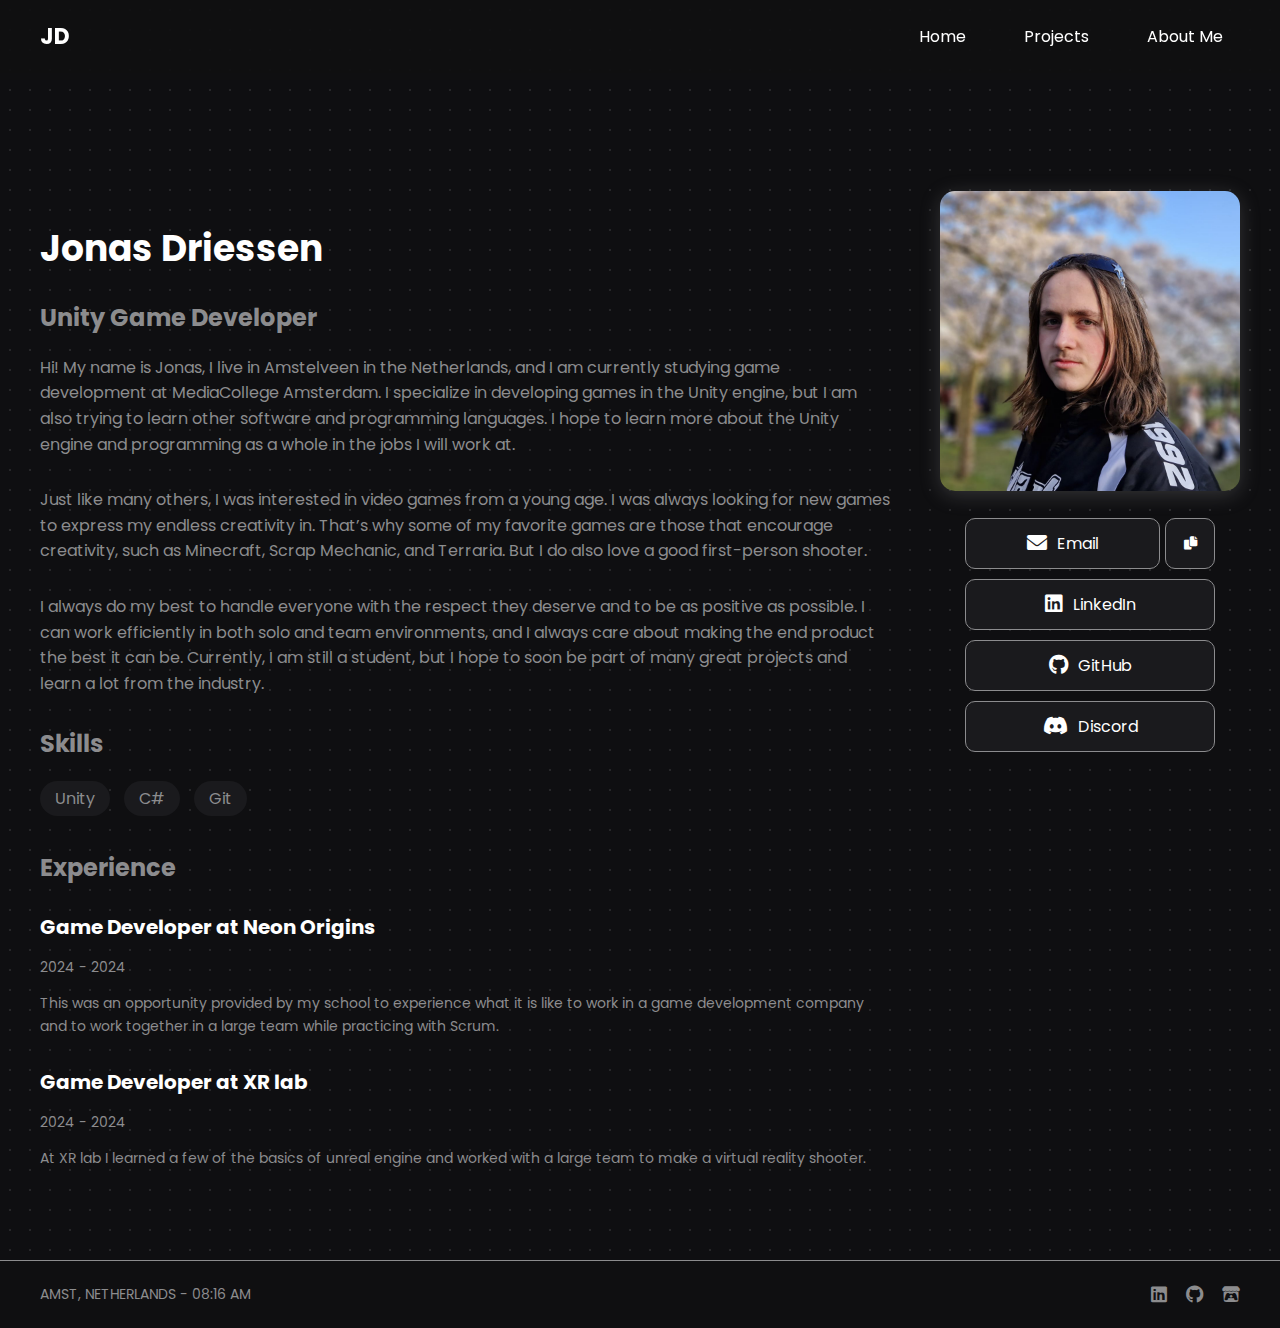
==== commit 13f362d3: "Added base project pages, updated picture of myself and other small changes" ====
--- a/About-me.html
+++ b/About-me.html
@@ -28,7 +28,7 @@
             <div class="about-me-content">
                 <div class="profile-section">
                     <div class="profile-image">
-                        <img src="img/JonasFoto.jpeg" alt="Jonas Driessen">
+                        <img src="img/profielfoto.png" alt="Jonas Driessen">
                     </div>
                     <div class="social-buttons">
                         <div class="email-copy-container">
--- a/style.css
+++ b/style.css
@@ -133,14 +133,32 @@
 .projects-header {
     display: flex;
     align-items: center;
-    justify-content: space-between; /* This spreads out the child elements */
+    justify-content: space-between;
     margin-bottom: 50px;
     position: relative;
     background: #0f0f11;
-    border: 2px solid #8c8c8e;
-    border-radius: 20px;
-    padding: 10px 20px; /* Remove horizontal padding */
-    overflow: hidden; /* This ensures the icons don't overflow the rounded corners */
+    border: 1.5px solid #8c8c8e;
+    border-radius: 14px;
+    padding: 10px 20px;
+    overflow: hidden;
+}
+
+.projects-header::before,
+.projects-header::after {
+    content: "";
+    position: absolute;
+    top: 0;
+    bottom: 0;
+    width: 1.5px; /* Thickness of the lines */
+    background-color: #8c8c8e; /* Line color */
+}
+
+.projects-header::before {
+    left: 70px; /* Adjust to position between the left icon and title */
+}
+
+.projects-header::after {
+    right: 70px; /* Adjust to position between the title and right icon */
 }
 
 .projects-header h2 {
@@ -213,6 +231,14 @@
         width: 14px;
         height: 14px;
     }
+}
+
+.custom-icon {
+    width: 18px !important; /* Adjust to match your Font Awesome icons */
+    height: 18px !important; /* Maintains aspect ratio */
+    vertical-align: middle; /* Aligns with text */
+    margin-top: -2px; /* Fine-tune vertical alignment if needed */
+    display: inline-block;
 }
 
 .projects {
